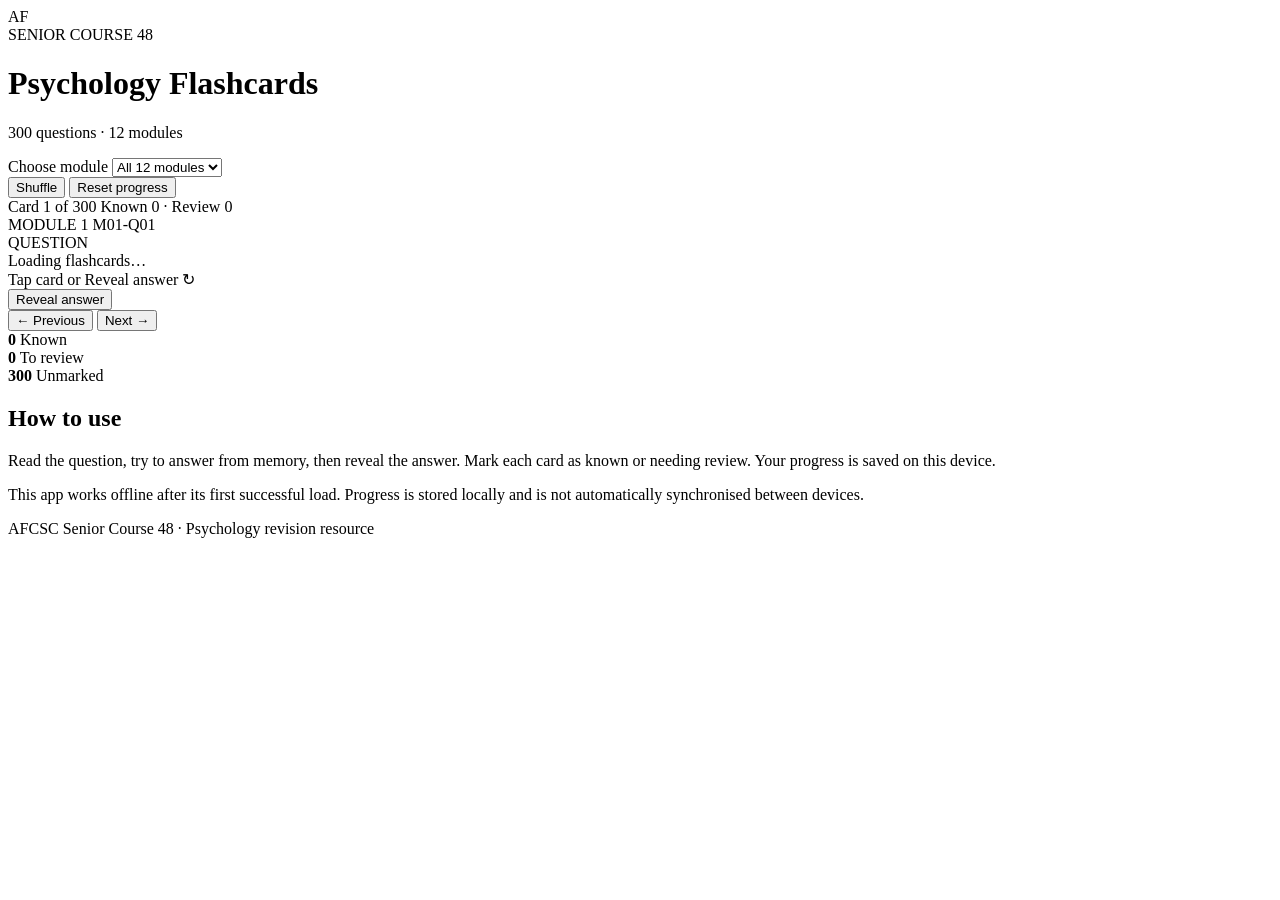
==== flashcards/index.html @ e7606ad3 "Add flashcard app homepage This HTML file serves as the main structure for the AFCSC Psychology Flas" ====
<!doctype html>
<html lang="en">
<head>
  <meta charset="utf-8">
  <meta name="viewport" content="width=device-width,initial-scale=1">
  <meta name="theme-color" content="#10243a">
  <meta name="description" content="AFCSC Senior Course 48 Psychology – 300 revision flashcards.">
  <title>AFCSC Psychology Flashcards</title>
  <link rel="manifest" href="manifest.webmanifest">
  <link rel="icon" href="icons/icon.svg" type="image/svg+xml">
  <link rel="stylesheet" href="styles.css">
</head>
<body>
  <header class="topbar">
    <div class="brand-mark">AF</div>
    <div>
      <div class="eyebrow">SENIOR COURSE 48</div>
      <h1>Psychology Flashcards</h1>
      <p class="subhead">300 questions · 12 modules</p>
    </div>
  </header>

  <main class="app">
    <section class="toolbar">
      <label class="module-label" for="moduleSelect">Choose module</label>
      <select id="moduleSelect"><option value="all">All 12 modules</option></select>
      <div class="toolbar-actions">
        <button id="shuffleBtn" class="quiet">Shuffle</button>
        <button id="resetBtn" class="quiet">Reset progress</button>
      </div>
    </section>

    <section class="progress-area" aria-live="polite">
      <div class="progress-meta">
        <span id="position">Card 1 of 300</span>
        <span id="progressCounts">Known 0 · Review 0</span>
      </div>
      <div class="progress-track"><div id="progressBar"></div></div>
    </section>

    <section class="flashcard-wrap">
      <div class="card" id="flashcard" role="button" tabindex="0" aria-label="Flashcard. Activate to reveal answer.">
        <div class="card-top">
          <span id="moduleTag" class="module-tag">MODULE 1</span>
          <span id="cardId" class="card-id">M01-Q01</span>
        </div>
        <div class="card-content">
          <div id="sideLabel" class="side-label">QUESTION</div>
          <div id="cardText" class="card-text">Loading flashcards…</div>
        </div>
        <div class="card-bottom">
          <span id="tapHint">Tap card or Reveal answer</span>
          <span class="flip-icon">↻</span>
        </div>
      </div>
    </section>

    <div class="reveal-row">
      <button id="revealBtn" class="primary">Reveal answer</button>
    </div>

    <section class="rating-row" id="ratingRow" hidden>
      <button id="missedBtn" class="rating missed">× Need to review</button>
      <button id="knownBtn" class="rating known">✓ I knew it</button>
    </section>

    <nav class="navigation" aria-label="Flashcard navigation">
      <button id="prevBtn" class="nav-btn">← Previous</button>
      <button id="nextBtn" class="nav-btn next">Next →</button>
    </nav>

    <section class="study-tools">
      <div class="tool-card">
        <strong id="knownTotal">0</strong>
        <span>Known</span>
      </div>
      <div class="tool-card">
        <strong id="reviewTotal">0</strong>
        <span>To review</span>
      </div>
      <div class="tool-card">
        <strong id="remainingTotal">300</strong>
        <span>Unmarked</span>
      </div>
    </section>

    <section class="help">
      <h2>How to use</h2>
      <p>Read the question, try to answer from memory, then reveal the answer. Mark each card as known or needing review. Your progress is saved on this device.</p>
      <p class="small">This app works offline after its first successful load. Progress is stored locally and is not automatically synchronised between devices.</p>
    </section>
  </main>

  <footer>AFCSC Senior Course 48 · Psychology revision resource</footer>
  <script src="app.js"></script>
</body>
</html>
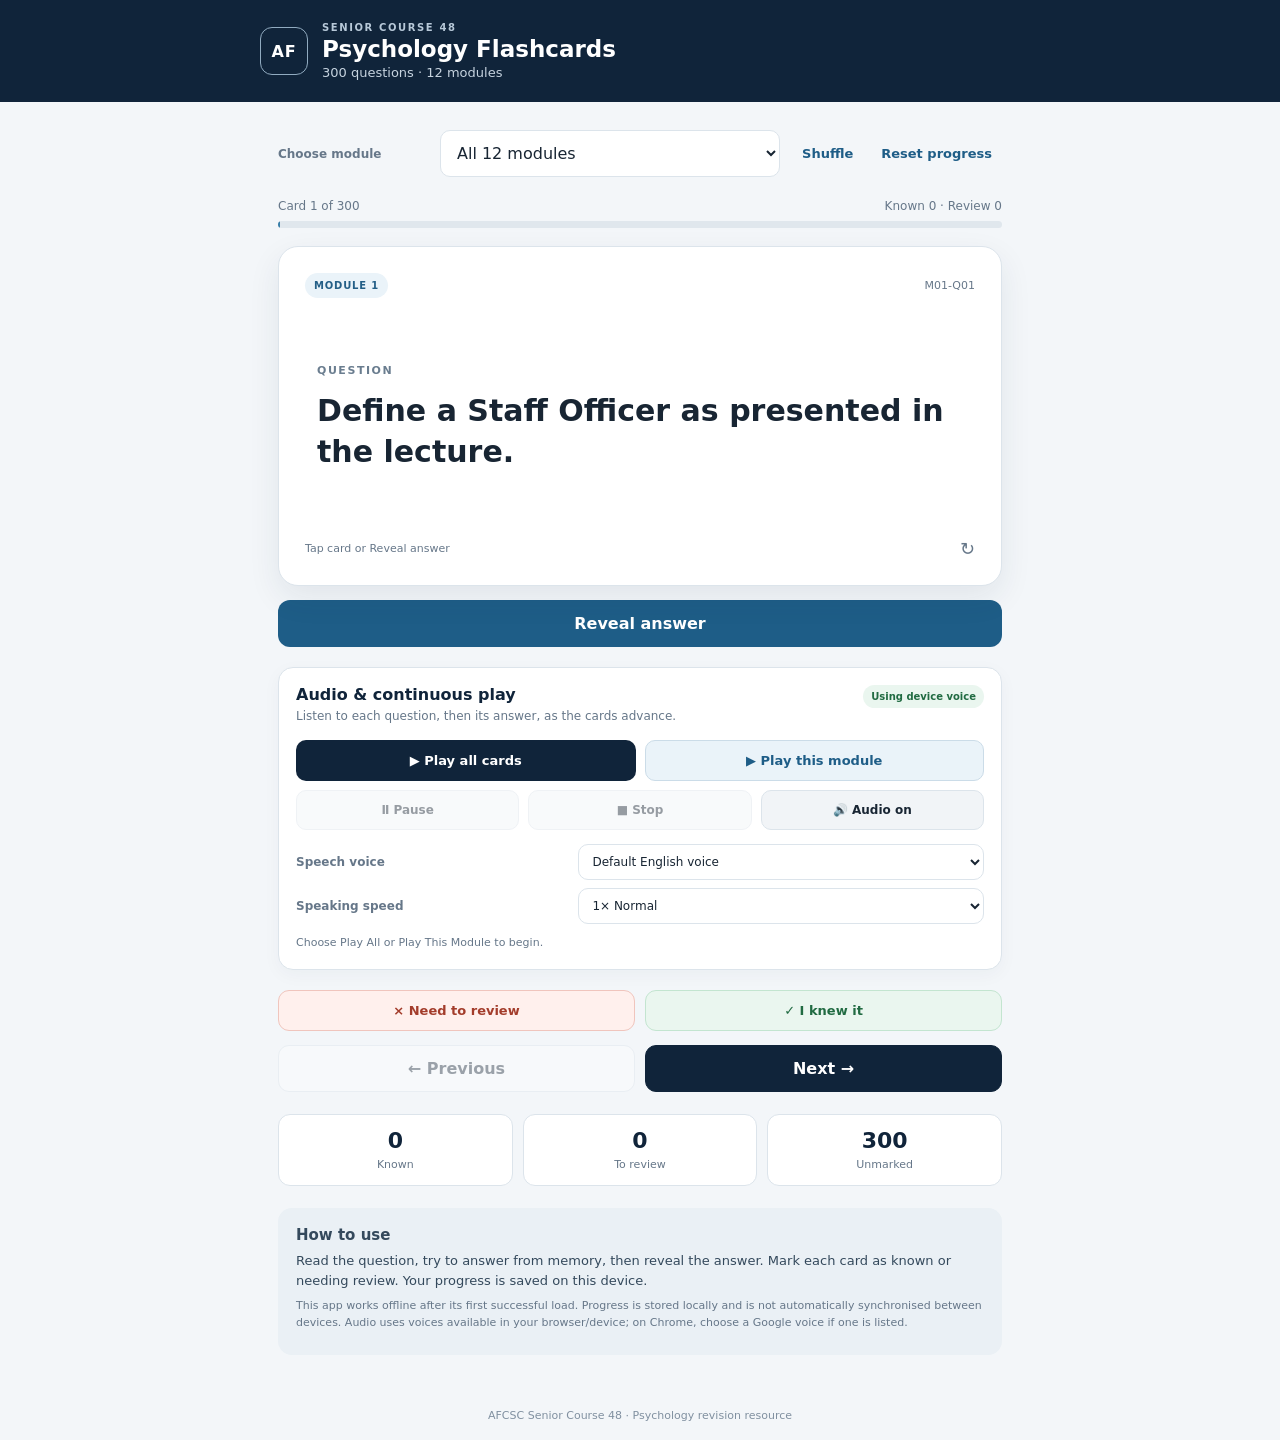
==== commit c41a6c5c: "Add files via upload" ====
--- a/flashcards/index.html
+++ b/flashcards/index.html
@@ -59,6 +59,29 @@
       <button id="revealBtn" class="primary">Reveal answer</button>
     </div>
 
+    <section class="autoplay-panel" aria-label="Automatic flashcard playback">
+      <div class="autoplay-heading">
+        <div><h2>Audio &amp; continuous play</h2><p>Listen to each question, then its answer, as the cards advance.</p></div>
+        <span class="audio-indicator" id="audioStatus">Audio ready</span>
+      </div>
+      <div class="playback-buttons">
+        <button id="playAllBtn" class="play-btn">▶ Play all cards</button>
+        <button id="playModuleBtn" class="play-btn secondary">▶ Play this module</button>
+      </div>
+      <div class="playback-buttons compact">
+        <button id="pauseBtn" class="control-btn" disabled>Ⅱ Pause</button>
+        <button id="stopBtn" class="control-btn" disabled>■ Stop</button>
+        <button id="audioToggleBtn" class="control-btn" aria-pressed="true">🔊 Audio on</button>
+      </div>
+      <div class="audio-settings">
+        <label for="voiceSelect">Speech voice</label>
+        <select id="voiceSelect" aria-label="Speech voice"><option value="">Default English voice</option></select>
+        <label for="speedSelect">Speaking speed</label>
+        <select id="speedSelect"><option value="0.75">0.75× Slow</option><option value="0.9">0.9×</option><option value="1" selected>1× Normal</option><option value="1.15">1.15×</option><option value="1.3">1.3×</option></select>
+      </div>
+      <p class="playback-note" id="playbackNote" aria-live="polite">Choose Play All or Play This Module to begin.</p>
+    </section>
+
     <section class="rating-row" id="ratingRow" hidden>
       <button id="missedBtn" class="rating missed">× Need to review</button>
       <button id="knownBtn" class="rating known">✓ I knew it</button>
@@ -87,11 +110,11 @@
     <section class="help">
       <h2>How to use</h2>
       <p>Read the question, try to answer from memory, then reveal the answer. Mark each card as known or needing review. Your progress is saved on this device.</p>
-      <p class="small">This app works offline after its first successful load. Progress is stored locally and is not automatically synchronised between devices.</p>
+      <p class="small">This app works offline after its first successful load. Progress is stored locally and is not automatically synchronised between devices. Audio uses voices available in your browser/device; on Chrome, choose a Google voice if one is listed.</p>
     </section>
   </main>
 
   <footer>AFCSC Senior Course 48 · Psychology revision resource</footer>
   <script src="app.js"></script>
 </body>
-</html>
+</html>
--- a/flashcards/styles.css
+++ b/flashcards/styles.css
@@ -0,0 +1,66 @@
+*{box-sizing:border-box}
+:root{--navy:#10243a;--blue:#1e5d87;--paper:#f3f6f9;--ink:#182533;--muted:#667789;--line:#dce4eb;--white:#fff}
+body{margin:0;background:var(--paper);color:var(--ink);font-family:system-ui,-apple-system,"Segoe UI",sans-serif}
+.topbar{display:flex;align-items:center;gap:14px;padding:22px max(20px,calc((100vw - 760px)/2));background:var(--navy);color:white}
+.brand-mark{display:grid;place-items:center;width:48px;height:48px;border:1px solid #91abc0;border-radius:12px;font-weight:800;letter-spacing:.05em}
+.eyebrow{font-size:10px;letter-spacing:.16em;color:#b7c8d8;font-weight:700}
+h1{font-size:23px;line-height:1.15;margin:3px 0}
+.subhead{font-size:13px;color:#c6d3df;margin:0}
+.app{max-width:760px;margin:0 auto;padding:22px 18px 36px}
+.toolbar{display:grid;grid-template-columns:1fr auto;gap:8px 12px;align-items:center}
+.module-label{font-size:12px;font-weight:700;color:var(--muted)}
+select{grid-column:1/-1;width:100%;padding:12px;border:1px solid var(--line);border-radius:10px;background:white;color:var(--ink);font:inherit}
+.toolbar-actions{grid-column:1/-1;display:flex;justify-content:flex-end;gap:8px}
+button{font:inherit;cursor:pointer;border:0}
+.quiet{background:transparent;color:var(--blue);padding:8px 10px;font-size:13px;font-weight:650}
+.progress-area{margin:22px 0 18px}
+.progress-meta{display:flex;justify-content:space-between;gap:10px;font-size:12px;color:var(--muted);margin-bottom:8px}
+.progress-track{height:7px;background:#e0e7ed;border-radius:99px;overflow:hidden}
+#progressBar{height:100%;width:0;background:#397fa9;border-radius:99px;transition:width .2s}
+.flashcard-wrap{perspective:1000px}
+.card{min-height:300px;border-radius:20px;background:white;border:1px solid var(--line);box-shadow:0 12px 32px #1a334515;padding:20px;display:flex;flex-direction:column;justify-content:space-between;outline:none;cursor:pointer}
+.card:focus-visible{box-shadow:0 0 0 3px #79b8df}
+.card-top,.card-bottom{display:flex;align-items:center;justify-content:space-between;gap:10px}
+.module-tag{font-size:10px;letter-spacing:.08em;font-weight:800;color:#245f87;background:#eaf3f9;padding:7px 9px;border-radius:99px}
+.card-id,.card-bottom{font-size:11px;color:var(--muted)}
+.card-content{padding:28px 4px 34px}
+.side-label{font-size:11px;letter-spacing:.14em;color:#6a7d8f;font-weight:800;margin-bottom:14px}
+.card-text{font-size:clamp(22px,4vw,30px);line-height:1.35;font-weight:680;white-space:pre-wrap}
+.card.answer .card-text{font-size:clamp(19px,3.5vw,25px);font-weight:560}
+.flip-icon{font-size:18px}
+.reveal-row{margin:14px 0}
+.primary{width:100%;padding:14px;border-radius:12px;background:var(--blue);color:white;font-weight:750}
+.rating-row{display:grid;grid-template-columns:1fr 1fr;gap:10px;margin:12px 0}
+.rating{padding:12px 8px;border-radius:11px;font-size:13px;font-weight:700}
+.missed{background:#fff0ed;color:#a33c2b;border:1px solid #f0c5bd}
+.known{background:#eaf6ef;color:#216b42;border:1px solid #c3e5d0}
+.autoplay-panel{margin:20px 0;padding:17px;background:#fff;border:1px solid var(--line);border-radius:15px;box-shadow:0 5px 18px #1a33450a}
+.autoplay-heading{display:flex;align-items:flex-start;justify-content:space-between;gap:12px;margin-bottom:14px}
+.autoplay-heading h2{font-size:16px;margin:0 0 4px;color:var(--navy)}
+.autoplay-heading p{font-size:12px;line-height:1.45;color:var(--muted);margin:0}
+.audio-indicator{white-space:nowrap;font-size:10px;font-weight:750;color:#216b42;background:#eaf6ef;padding:6px 8px;border-radius:99px}
+.playback-buttons{display:grid;grid-template-columns:1fr 1fr;gap:9px;margin:9px 0}
+.play-btn,.control-btn{padding:12px 9px;border-radius:10px;font-size:13px;font-weight:750;background:var(--navy);color:#fff}
+.play-btn.secondary{background:#eaf3f9;color:var(--blue);border:1px solid #cbdce8}
+.playback-buttons.compact{grid-template-columns:repeat(3,1fr)}
+.control-btn{background:#f1f4f7;color:var(--ink);border:1px solid var(--line);font-size:12px}
+button:disabled{opacity:.45;cursor:not-allowed}
+.audio-settings{display:grid;grid-template-columns:1fr 1.5fr;gap:8px 12px;align-items:center;margin-top:14px}
+.audio-settings label{font-size:12px;color:var(--muted);font-weight:700}
+.audio-settings select{grid-column:auto;padding:9px;font-size:12px}
+.playback-note{font-size:11px;color:var(--muted);margin:12px 0 0;min-height:16px}
+.navigation{display:flex;gap:10px;margin-top:14px}
+.nav-btn{flex:1;padding:13px;border-radius:11px;background:white;border:1px solid var(--line);color:var(--ink);font-weight:700}
+.nav-btn.next{background:var(--navy);color:white;border-color:var(--navy)}
+.nav-btn:disabled{opacity:.4;cursor:not-allowed}
+.study-tools{display:grid;grid-template-columns:repeat(3,1fr);gap:10px;margin:22px 0}
+.tool-card{background:white;border:1px solid var(--line);border-radius:12px;padding:13px;text-align:center}
+.tool-card strong{display:block;font-size:22px;color:var(--navy)}
+.tool-card span{font-size:11px;color:var(--muted)}
+.help{padding:18px;background:#eaf0f5;border-radius:14px;color:#34495c}
+.help h2{font-size:15px;margin:0 0 7px}
+.help p{font-size:13px;line-height:1.55;margin:6px 0}
+.help .small{font-size:11px;color:#667789}
+footer{text-align:center;color:#8090a0;font-size:11px;padding:18px}
+@media(max-width:420px){.autoplay-heading{display:block}.audio-indicator{display:inline-block;margin-top:8px}.playback-buttons{grid-template-columns:1fr}.playback-buttons.compact{grid-template-columns:repeat(3,1fr)}}
+@media(min-width:620px){.app{padding-top:28px}.toolbar{grid-template-columns:150px 1fr auto}.module-label{grid-column:1}.toolbar select{grid-column:2}.toolbar-actions{grid-column:3}.card{min-height:340px;padding:26px}.card-content{padding:40px 12px}}
